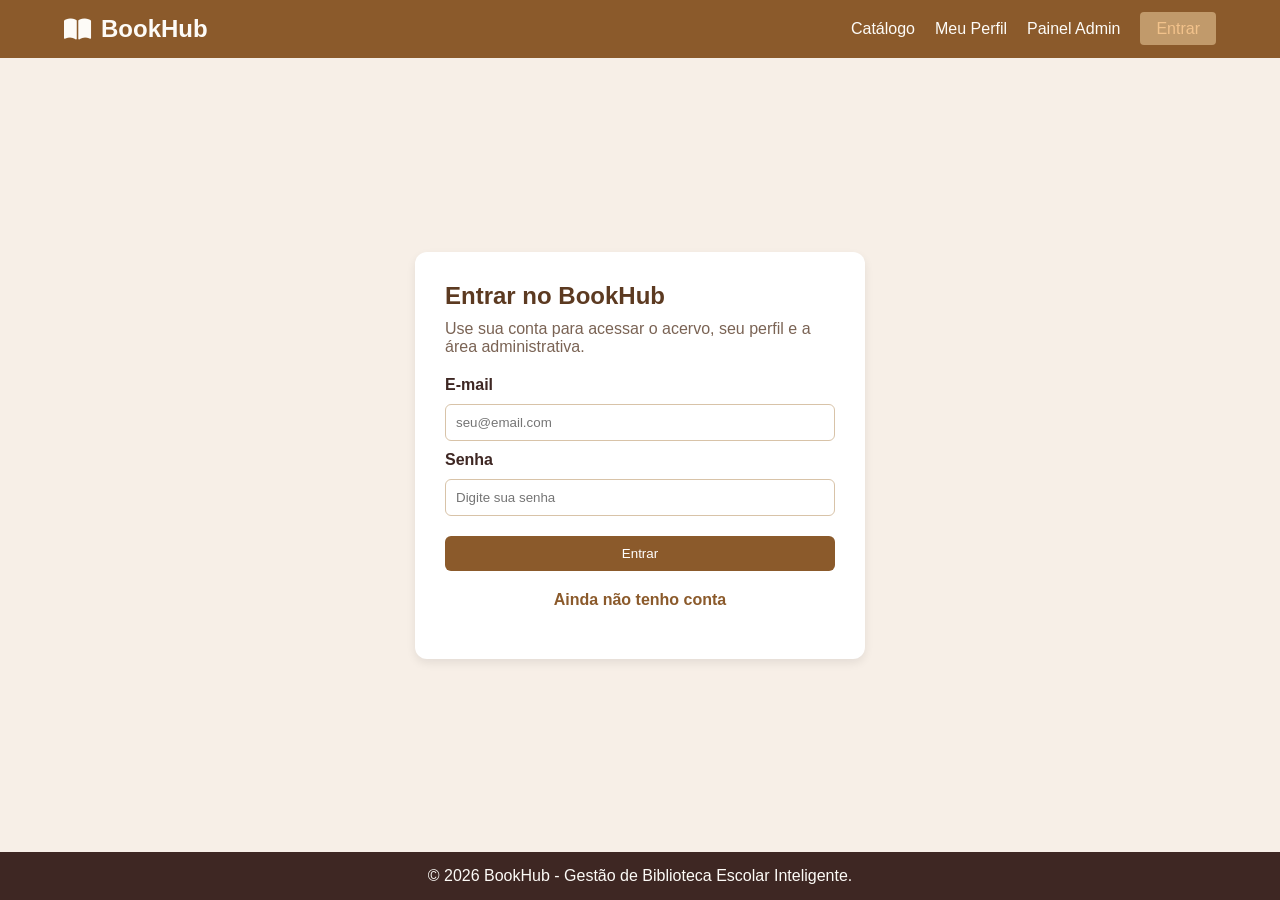
==== trabalho-inicial/trabalho teste/login/login.html @ 7f662897 "Add files via upload" ====
<!DOCTYPE html>
<html lang="pt-BR">
<head>
    <meta charset="UTF-8">
    <meta name="viewport" content="width=device-width, initial-scale=1.0">
    <title>BookHub - Entrar</title>
    <link rel="stylesheet" href="./login.css">
    <link rel="stylesheet" href="https://cdnjs.cloudflare.com/ajax/libs/font-awesome/6.0.0/css/all.min.css">
</head>
<body>
    <header class="navbar">
        <div class="logo">
            <i class="fa-solid fa-book-open"></i> <span>BookHub</span>
        </div>
        <nav>
            <ul class="nav-links">
                <li><a href="../pagina-inicial/inicial.html">Catálogo</a></li>
                <li><a href="../perfil/perfil.html">Meu Perfil</a></li>
                <li><a href="../parte-de-administrador/admin.html">Painel Admin</a></li>
                <li><a href="./login.html" class="btn-login active">Entrar</a></li>
            </ul>
        </nav>
    </header>

    <main class="container">
        <section class="auth-card">
            <h1>Entrar no BookHub</h1>
            <p>Use sua conta para acessar o acervo, seu perfil e a área administrativa.</p>
            <form class="auth-form">
                <label for="email">E-mail</label>
                <input type="email" id="email" placeholder="seu@email.com" required>

                <label for="password">Senha</label>
                <input type="password" id="password" placeholder="Digite sua senha" required>

                <div id="camposCadastro" class="campos-cadastro hidden">
                    <label for="nomeSocial">Como você quer ser chamado?</label>
                    <input type="text" id="nomeSocial" placeholder="Ex: João, Maria, Lili" required>

                    <label for="anoEscolar">Ano do ensino médio</label>
                    <select id="anoEscolar" required>
                        <option value="">Selecione o ano</option>
                        <option value="1º Ano">1º Ano</option>
                        <option value="2º Ano">2º Ano</option>
                        <option value="3º Ano">3º Ano</option>
                    </select>

                    <label for="turma">Turma</label>
                    <input type="text" id="turma" placeholder="Ex: A, B, C" required>
                </div>

                <button type="submit" data-modo="login">Entrar</button>
            </form>
        </section>
    </main>

    <footer>
        <p>&copy; 2026 BookHub - Gestão de Biblioteca Escolar Inteligente.</p>
    </footer>

    <script src="./login.js"></script>
</body>
</html>
---- trabalho-inicial/trabalho teste/login/login.css ----
* {
    margin: 0;
    padding: 0;
    box-sizing: border-box;
    font-family: 'Segoe UI', Tahoma, Geneva, Verdana, sans-serif;
}

body {
    background: #f7efe7;
    color: #3E2723;
    min-height: 100vh;
    display: flex;
    flex-direction: column;
}

.navbar {
    background-color: #8B5A2B;
    color: #FDFBF7;
    display: flex;
    justify-content: space-between;
    align-items: center;
    padding: 15px 5%;
}

.logo {
    display: flex;
    align-items: center;
    gap: 10px;
    font-size: 24px;
    font-weight: bold;
}

.nav-links {
    display: flex;
    list-style: none;
    gap: 20px;
    align-items: center;
}

.nav-links a {
    color: #FDFBF7;
    text-decoration: none;
    font-weight: 500;
}

.nav-links a.active,
.nav-links a:hover {
    color: #f2c28b;
}

.btn-login {
    background: #C19A6B;
    padding: 8px 16px;
    border-radius: 4px;
}

.container {
    flex: 1;
    display: flex;
    justify-content: center;
    align-items: center;
    padding: 30px 20px;
}

.auth-card {
    background: white;
    padding: 30px;
    border-radius: 12px;
    width: 100%;
    max-width: 450px;
    box-shadow: 0 4px 10px rgba(0,0,0,0.08);
}

.auth-card h1 {
    margin-bottom: 10px;
    color: #5C3A21;
}

.auth-card p {
    margin-bottom: 20px;
    color: #7A6354;
}

.auth-form {
    display: flex;
    flex-direction: column;
    gap: 10px;
}

.auth-form label {
    font-weight: 600;
}

.auth-form input {
    padding: 10px;
    border: 1px solid #d8c3a8;
    border-radius: 6px;
}

.auth-form button {
    margin-top: 10px;
    padding: 10px;
    border: none;
    border-radius: 6px;
    background: #8B5A2B;
    color: white;
    cursor: pointer;
}

.campos-cadastro {
    display: flex;
    flex-direction: column;
    gap: 8px;
    margin-top: 6px;
}

.campos-cadastro.hidden {
    display: none;
}

.campos-cadastro select,
.campos-cadastro input {
    padding: 10px;
    border: 1px solid #d8c3a8;
    border-radius: 6px;
}

.toggle-auth {
    margin-top: 10px;
    text-align: center;
}

.toggle-auth a {
    color: #8B5A2B;
    text-decoration: none;
    font-weight: 600;
}

footer {
    text-align: center;
    padding: 15px;
    background: #3E2723;
    color: #FDFBF7;
}
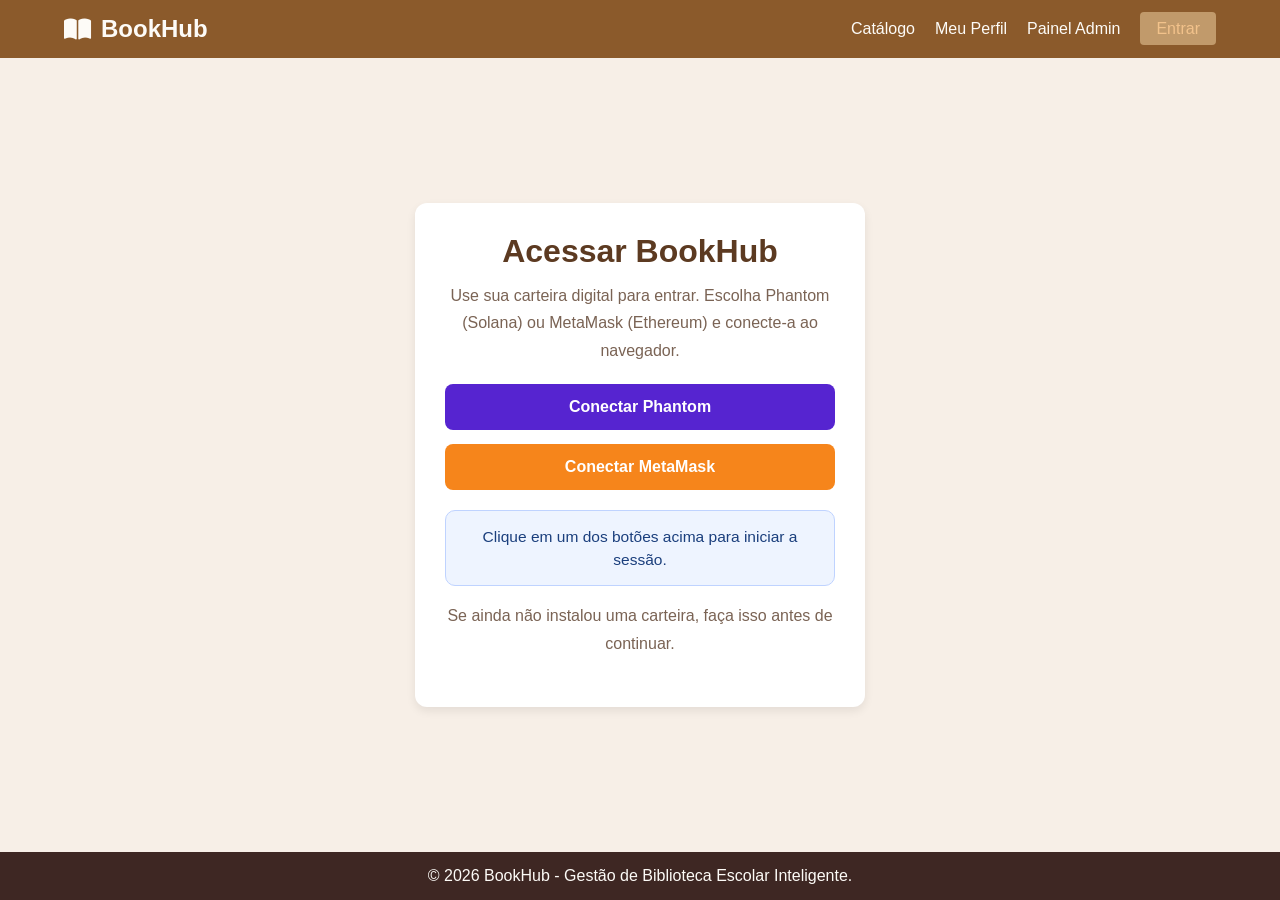
==== commit 6ff72a8b: "Add wallet authentication and profile wallet linkage; improve login UX and add root redirect" ====
--- a/trabalho-inicial/trabalho teste/login/login.html
+++ b/trabalho-inicial/trabalho teste/login/login.html
@@ -24,33 +24,16 @@
 
     <main class="container">
         <section class="auth-card">
-            <h1>Entrar no BookHub</h1>
-            <p>Use sua conta para acessar o acervo, seu perfil e a área administrativa.</p>
-            <form class="auth-form">
-                <label for="email">E-mail</label>
-                <input type="email" id="email" placeholder="seu@email.com" required>
-
-                <label for="password">Senha</label>
-                <input type="password" id="password" placeholder="Digite sua senha" required>
-
-                <div id="camposCadastro" class="campos-cadastro hidden">
-                    <label for="nomeSocial">Como você quer ser chamado?</label>
-                    <input type="text" id="nomeSocial" placeholder="Ex: João, Maria, Lili" required>
-
-                    <label for="anoEscolar">Ano do ensino médio</label>
-                    <select id="anoEscolar" required>
-                        <option value="">Selecione o ano</option>
-                        <option value="1º Ano">1º Ano</option>
-                        <option value="2º Ano">2º Ano</option>
-                        <option value="3º Ano">3º Ano</option>
-                    </select>
-
-                    <label for="turma">Turma</label>
-                    <input type="text" id="turma" placeholder="Ex: A, B, C" required>
-                </div>
-
-                <button type="submit" data-modo="login">Entrar</button>
-            </form>
+            <h1>Acessar BookHub</h1>
+            <p>Use sua carteira digital para entrar. Escolha Phantom (Solana) ou MetaMask (Ethereum) e conecte-a ao navegador.</p>
+            <div class="wallet-options">
+                <button id="btnConnectPhantom" class="wallet-btn phantom">Conectar Phantom</button>
+                <button id="btnConnectMetaMask" class="wallet-btn metamask">Conectar MetaMask</button>
+            </div>
+            <div id="walletMessage" class="wallet-message info">
+                Clique em um dos botões acima para iniciar a sessão.
+            </div>
+            <p class="help-text">Se ainda não instalou uma carteira, faça isso antes de continuar.</p>
         </section>
     </main>
 
--- a/trabalho-inicial/trabalho teste/login/login.css
+++ b/trabalho-inicial/trabalho teste/login/login.css
@@ -69,16 +69,20 @@
     width: 100%;
     max-width: 450px;
     box-shadow: 0 4px 10px rgba(0,0,0,0.08);
+    text-align: center;
 }
 
 .auth-card h1 {
-    margin-bottom: 10px;
+    margin-bottom: 12px;
     color: #5C3A21;
+    font-size: 2rem;
 }
 
 .auth-card p {
     margin-bottom: 20px;
     color: #7A6354;
+    line-height: 1.7;
+    font-size: 1rem;
 }
 
 .auth-form {
@@ -107,6 +111,67 @@
     cursor: pointer;
 }
 
+.wallet-options {
+    display: flex;
+    flex-direction: column;
+    gap: 14px;
+    margin-top: 18px;
+    align-items: center;
+}
+
+.wallet-btn {
+    width: 100%;
+    padding: 14px 18px;
+    border: none;
+    border-radius: 8px;
+    color: white;
+    font-weight: 700;
+    font-size: 1rem;
+    cursor: pointer;
+    transition: transform 0.15s ease, box-shadow 0.15s ease;
+}
+
+.wallet-btn:hover {
+    transform: translateY(-1px);
+    box-shadow: 0 8px 18px rgba(0, 0, 0, 0.1);
+}
+
+.wallet-btn.phantom {
+    background: #5624d0;
+}
+
+.wallet-btn.metamask {
+    background: #f6851b;
+}
+
+.wallet-message {
+    margin-top: 20px;
+    padding: 14px 16px;
+    border-radius: 10px;
+    font-size: 0.97rem;
+    line-height: 1.5;
+    text-align: center;
+}
+
+.wallet-message.info {
+    background: #eef4ff;
+    color: #1b3f7d;
+    border: 1px solid #bfd3ff;
+}
+
+.wallet-message.error {
+    background: #ffe8e5;
+    color: #8b1e1c;
+    border: 1px solid #f2c8c4;
+}
+
+.help-text {
+    margin-top: 16px;
+    color: #7a6354;
+    font-size: 0.95rem;
+    text-align: center;
+}
+
 .campos-cadastro {
     display: flex;
     flex-direction: column;
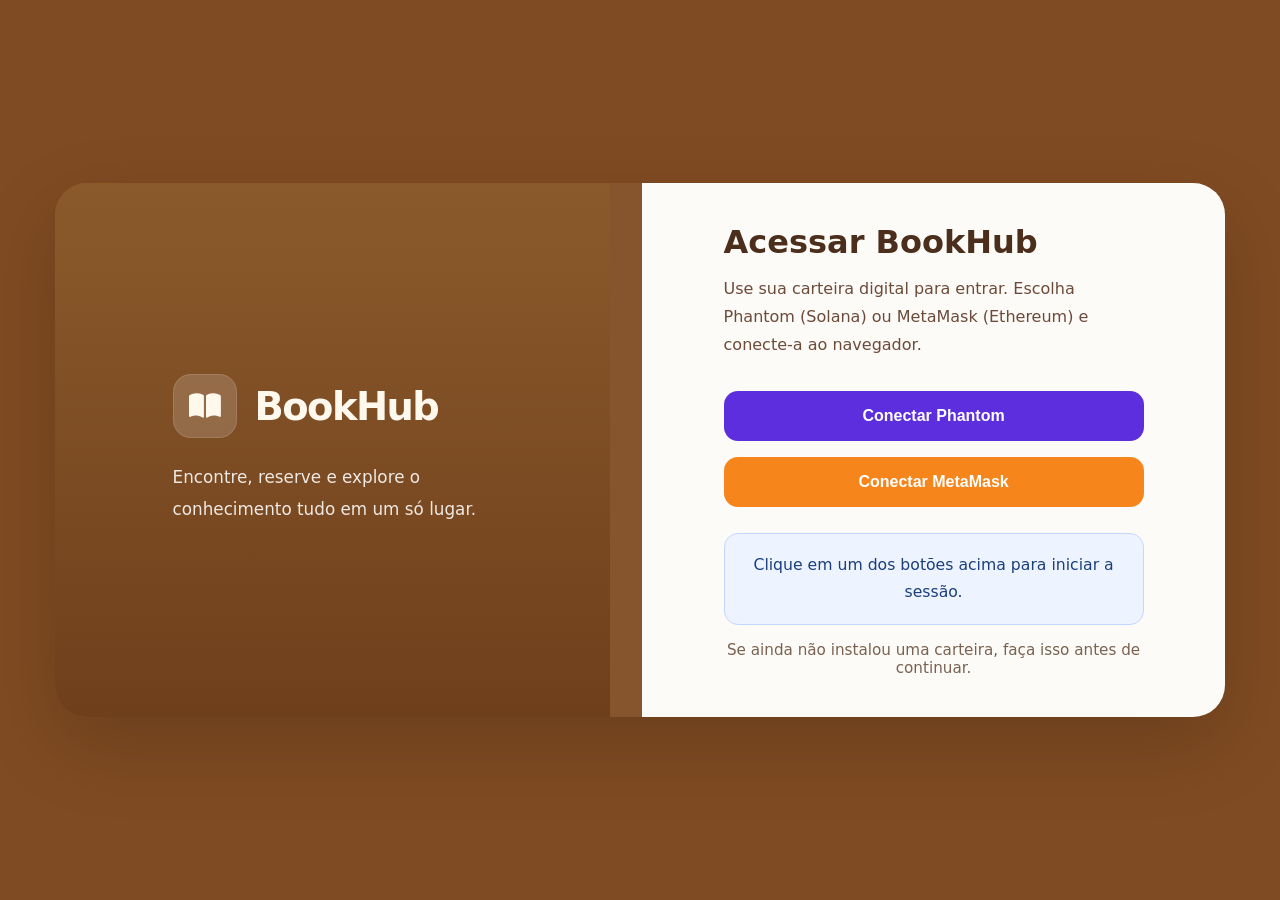
==== commit d75f4d19: "Atualiza página de login com novo design e estilo de painel de autenticação" ====
--- a/trabalho-inicial/trabalho teste/login/login.html
+++ b/trabalho-inicial/trabalho teste/login/login.html
@@ -8,38 +8,37 @@
     <link rel="stylesheet" href="https://cdnjs.cloudflare.com/ajax/libs/font-awesome/6.0.0/css/all.min.css">
 </head>
 <body>
-    <header class="navbar">
-        <div class="logo">
-            <i class="fa-solid fa-book-open"></i> <span>BookHub</span>
-        </div>
-        <nav>
-            <ul class="nav-links">
-                <li><a href="../pagina-inicial/inicial.html">Catálogo</a></li>
-                <li><a href="../perfil/perfil.html">Meu Perfil</a></li>
-                <li><a href="../parte-de-administrador/admin.html">Painel Admin</a></li>
-                <li><a href="./login.html" class="btn-login active">Entrar</a></li>
-            </ul>
-        </nav>
-    </header>
+    <main class="login-page">
+        <section class="hero-panel">
+            <div class="hero-content">
+                <div class="hero-brand">
+                    <div class="brand-icon">
+                        <i class="fa-solid fa-book-open"></i>
+                    </div>
+                    <h1>BookHub</h1>
+                </div>
+                <p class="hero-description">Encontre, reserve e explore o conhecimento tudo em um só lugar.</p>
+            </div>
+        </section>
 
-    <main class="container">
-        <section class="auth-card">
-            <h1>Acessar BookHub</h1>
-            <p>Use sua carteira digital para entrar. Escolha Phantom (Solana) ou MetaMask (Ethereum) e conecte-a ao navegador.</p>
-            <div class="wallet-options">
-                <button id="btnConnectPhantom" class="wallet-btn phantom">Conectar Phantom</button>
-                <button id="btnConnectMetaMask" class="wallet-btn metamask">Conectar MetaMask</button>
+        <section class="auth-panel">
+            <div class="auth-card">
+                <h2>Acessar BookHub</h2>
+                <p class="auth-intro">Use sua carteira digital para entrar. Escolha Phantom (Solana) ou MetaMask (Ethereum) e conecte-a ao navegador.</p>
+
+                <div class="wallet-options">
+                    <button id="btnConnectPhantom" class="wallet-btn phantom">Conectar Phantom</button>
+                    <button id="btnConnectMetaMask" class="wallet-btn metamask">Conectar MetaMask</button>
+                </div>
+
+                <div id="walletMessage" class="wallet-message info">
+                    Clique em um dos botões acima para iniciar a sessão.
+                </div>
+
+                <p class="help-text">Se ainda não instalou uma carteira, faça isso antes de continuar.</p>
             </div>
-            <div id="walletMessage" class="wallet-message info">
-                Clique em um dos botões acima para iniciar a sessão.
-            </div>
-            <p class="help-text">Se ainda não instalou uma carteira, faça isso antes de continuar.</p>
         </section>
     </main>
-
-    <footer>
-        <p>&copy; 2026 BookHub - Gestão de Biblioteca Escolar Inteligente.</p>
-    </footer>
 
     <script src="./login.js"></script>
 </body>
--- a/trabalho-inicial/trabalho teste/login/login.css
+++ b/trabalho-inicial/trabalho teste/login/login.css
@@ -2,142 +2,131 @@
     margin: 0;
     padding: 0;
     box-sizing: border-box;
-    font-family: 'Segoe UI', Tahoma, Geneva, Verdana, sans-serif;
+}
+
+:root {
+    color-scheme: light;
+    font-family: 'Inter', system-ui, -apple-system, BlinkMacSystemFont, 'Segoe UI', sans-serif;
 }
 
 body {
-    background: #f7efe7;
-    color: #3E2723;
     min-height: 100vh;
+    background: #7f4b22;
+    color: #2f1d14;
     display: flex;
-    flex-direction: column;
+    align-items: center;
+    justify-content: center;
+    padding: 20px;
 }
 
-.navbar {
-    background-color: #8B5A2B;
-    color: #FDFBF7;
-    display: flex;
-    justify-content: space-between;
-    align-items: center;
-    padding: 15px 5%;
+.login-page {
+    width: min(1170px, 100%);
+    display: grid;
+    grid-template-columns: 1fr 1.05fr;
+    gap: 32px;
+    background: rgba(255, 255, 255, 0.05);
+    border-radius: 32px;
+    overflow: hidden;
+    box-shadow: 0 28px 80px rgba(0, 0, 0, 0.16);
 }
 
-.logo {
+.hero-panel {
+    background: linear-gradient(180deg, #8b5a2b 0%, #6f3f1c 100%);
+    padding: 48px 40px;
     display: flex;
     align-items: center;
-    gap: 10px;
-    font-size: 24px;
-    font-weight: bold;
+    justify-content: center;
 }
 
-.nav-links {
-    display: flex;
-    list-style: none;
-    gap: 20px;
-    align-items: center;
+.hero-content {
+    max-width: 320px;
+    text-align: left;
+    color: #fff8ed;
 }
 
-.nav-links a {
-    color: #FDFBF7;
-    text-decoration: none;
-    font-weight: 500;
+.hero-brand {
+    display: flex;
+    align-items: center;
+    gap: 18px;
+    margin-bottom: 24px;
 }
 
-.nav-links a.active,
-.nav-links a:hover {
-    color: #f2c28b;
+.brand-icon {
+    display: grid;
+    place-items: center;
+    width: 64px;
+    height: 64px;
+    border-radius: 18px;
+    background: rgba(255, 255, 255, 0.16);
+    box-shadow: inset 0 0 0 1px rgba(255, 255, 255, 0.12);
 }
 
-.btn-login {
-    background: #C19A6B;
-    padding: 8px 16px;
-    border-radius: 4px;
+.brand-icon i {
+    font-size: 28px;
 }
 
-.container {
-    flex: 1;
+.hero-brand h1 {
+    font-size: clamp(2.4rem, 2.6vw, 3rem);
+    letter-spacing: -0.04em;
+}
+
+.hero-description {
+    margin-top: 14px;
+    line-height: 1.9;
+    color: rgba(255, 255, 255, 0.88);
+    font-size: 1.05rem;
+}
+
+.auth-panel {
+    background: #fdfbf7;
+    padding: 40px;
     display: flex;
+    align-items: center;
     justify-content: center;
-    align-items: center;
-    padding: 30px 20px;
 }
 
 .auth-card {
-    background: white;
-    padding: 30px;
-    border-radius: 12px;
     width: 100%;
-    max-width: 450px;
-    box-shadow: 0 4px 10px rgba(0,0,0,0.08);
-    text-align: center;
+    max-width: 420px;
 }
 
-.auth-card h1 {
-    margin-bottom: 12px;
-    color: #5C3A21;
+.auth-card h2 {
     font-size: 2rem;
+    margin-bottom: 14px;
+    color: #4b2e1b;
 }
 
-.auth-card p {
-    margin-bottom: 20px;
-    color: #7A6354;
-    line-height: 1.7;
+.auth-intro {
     font-size: 1rem;
-}
-
-.auth-form {
-    display: flex;
-    flex-direction: column;
-    gap: 10px;
-}
-
-.auth-form label {
-    font-weight: 600;
-}
-
-.auth-form input {
-    padding: 10px;
-    border: 1px solid #d8c3a8;
-    border-radius: 6px;
-}
-
-.auth-form button {
-    margin-top: 10px;
-    padding: 10px;
-    border: none;
-    border-radius: 6px;
-    background: #8B5A2B;
-    color: white;
-    cursor: pointer;
+    line-height: 1.75;
+    color: #6c4a3a;
+    margin-bottom: 32px;
 }
 
 .wallet-options {
-    display: flex;
-    flex-direction: column;
-    gap: 14px;
-    margin-top: 18px;
-    align-items: center;
+    display: grid;
+    gap: 16px;
 }
 
 .wallet-btn {
     width: 100%;
-    padding: 14px 18px;
+    padding: 16px 20px;
     border: none;
-    border-radius: 8px;
-    color: white;
+    border-radius: 14px;
+    color: #fff;
     font-weight: 700;
     font-size: 1rem;
     cursor: pointer;
-    transition: transform 0.15s ease, box-shadow 0.15s ease;
+    transition: transform 0.18s ease, box-shadow 0.18s ease, filter 0.18s ease;
 }
 
 .wallet-btn:hover {
-    transform: translateY(-1px);
-    box-shadow: 0 8px 18px rgba(0, 0, 0, 0.1);
+    transform: translateY(-2px);
+    box-shadow: 0 18px 32px rgba(0, 0, 0, 0.12);
 }
 
 .wallet-btn.phantom {
-    background: #5624d0;
+    background: #5d2edd;
 }
 
 .wallet-btn.metamask {
@@ -145,65 +134,65 @@
 }
 
 .wallet-message {
-    margin-top: 20px;
-    padding: 14px 16px;
-    border-radius: 10px;
-    font-size: 0.97rem;
-    line-height: 1.5;
+    margin-top: 26px;
+    padding: 18px 20px;
+    border-radius: 14px;
+    font-size: 0.98rem;
+    line-height: 1.7;
     text-align: center;
+    border: 1px solid transparent;
 }
 
 .wallet-message.info {
     background: #eef4ff;
     color: #1b3f7d;
-    border: 1px solid #bfd3ff;
+    border-color: #c3d6ff;
 }
 
 .wallet-message.error {
-    background: #ffe8e5;
-    color: #8b1e1c;
-    border: 1px solid #f2c8c4;
+    background: #fff0f0;
+    color: #912025;
+    border-color: #f4c2c0;
 }
 
 .help-text {
     margin-top: 16px;
-    color: #7a6354;
+    color: #7a6151;
     font-size: 0.95rem;
     text-align: center;
 }
 
-.campos-cadastro {
-    display: flex;
-    flex-direction: column;
-    gap: 8px;
-    margin-top: 6px;
+@media (max-width: 900px) {
+    .login-page {
+        grid-template-columns: 1fr;
+        gap: 0;
+        border-radius: 24px;
+    }
+
+    .hero-panel,
+    .auth-panel {
+        padding: 32px 28px;
+    }
 }
 
-.campos-cadastro.hidden {
-    display: none;
+@media (max-width: 560px) {
+    body {
+        padding: 16px;
+    }
+
+    .hero-panel {
+        padding: 28px 20px;
+    }
+
+    .auth-panel {
+        padding: 28px 20px;
+    }
+
+    .hero-brand h1 {
+        font-size: 2.4rem;
+    }
+
+    .auth-card h2 {
+        font-size: 1.75rem;
+    }
 }
-
-.campos-cadastro select,
-.campos-cadastro input {
-    padding: 10px;
-    border: 1px solid #d8c3a8;
-    border-radius: 6px;
-}
-
-.toggle-auth {
-    margin-top: 10px;
-    text-align: center;
-}
-
-.toggle-auth a {
-    color: #8B5A2B;
-    text-decoration: none;
-    font-weight: 600;
-}
-
-footer {
-    text-align: center;
-    padding: 15px;
-    background: #3E2723;
-    color: #FDFBF7;
-}
